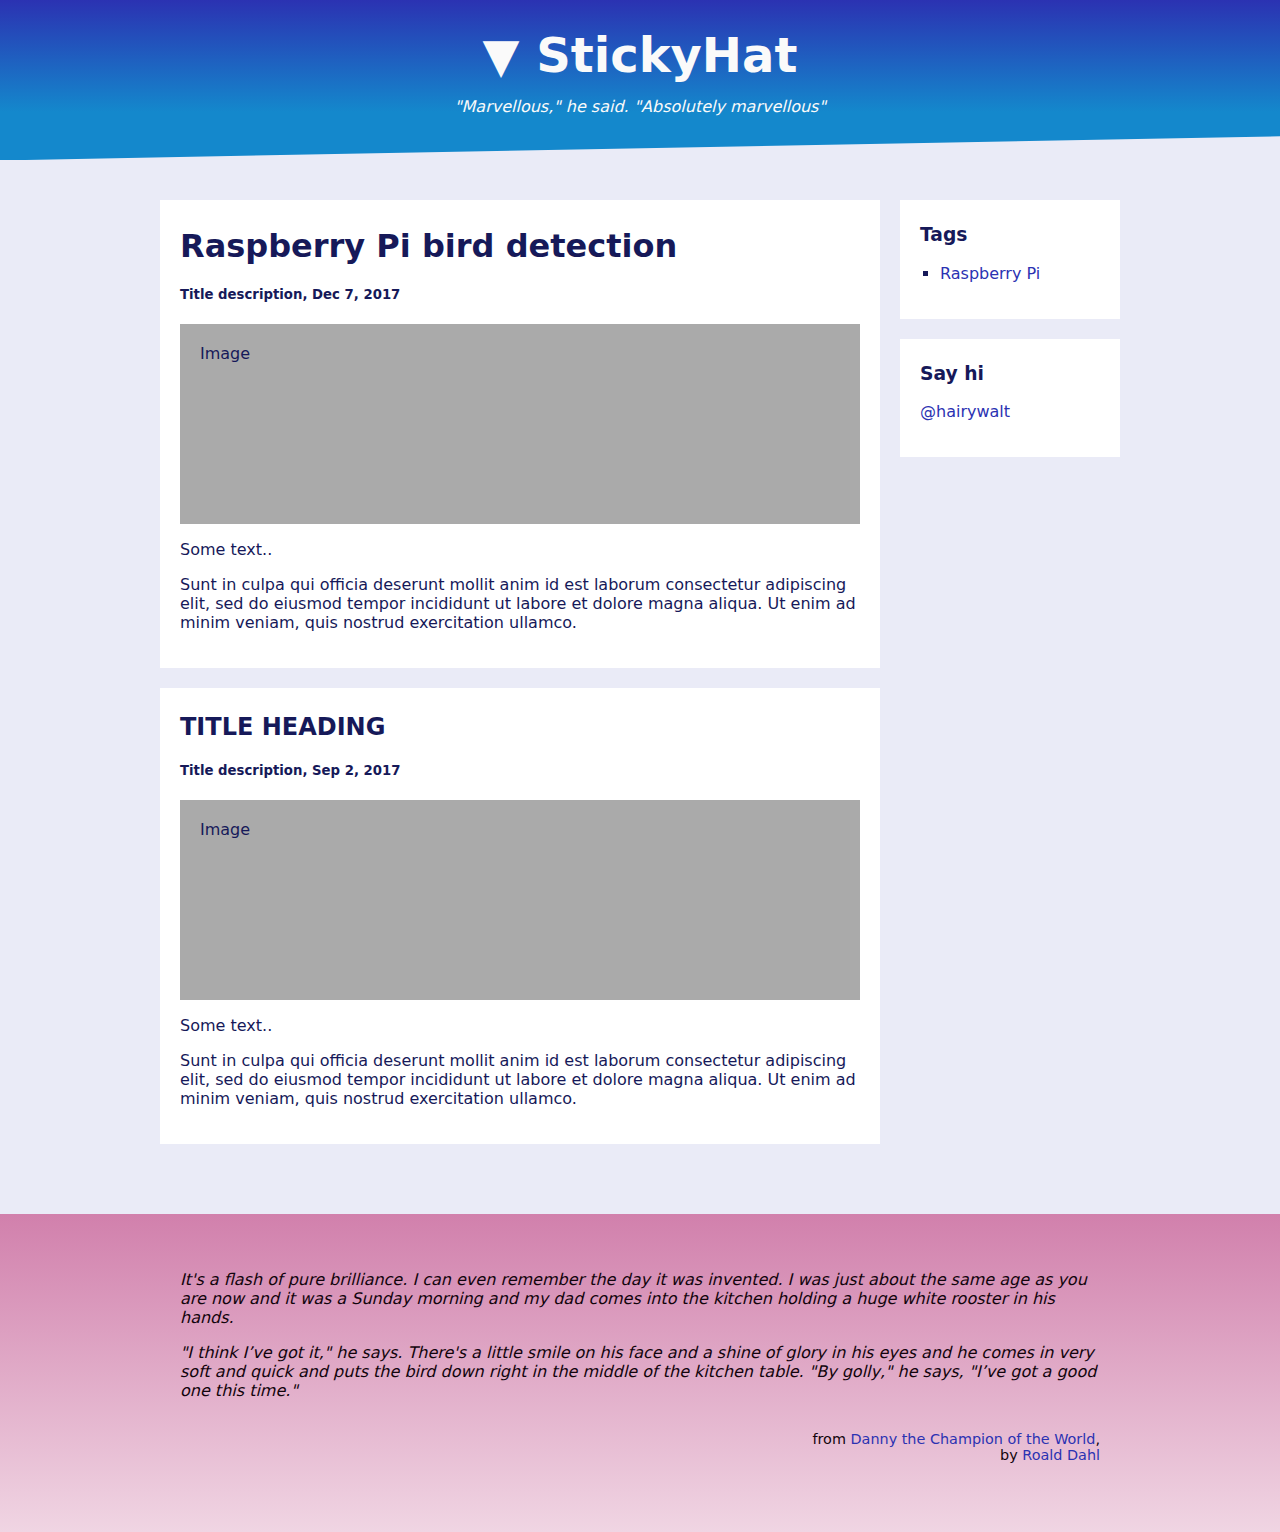
==== index.html @ 1bad47fe "Add files via upload" ====
<!DOCTYPE html>
<html>
<head>
  <title>Sticky Hat</title>
  <meta name="viewport" content="width=device-width, initial-scale=1">
  <link rel="stylesheet" href="style.css">
  <link rel="stylesheet" href="https://use.fontawesome.com/releases/v5.4.1/css/all.css" integrity="sha384-5sAR7xN1Nv6T6+dT2mhtzEpVJvfS3NScPQTrOxhwjIuvcA67KV2R5Jz6kr4abQsz" crossorigin="anonymous">
</head>
<body>

<div class="header">
  <h2>&#9660; StickyHat</h2>
  <p><em>"Marvellous," he said. "Absolutely marvellous"</em></p>
</div>

<div class="row">
  <div class="leftcolumn">
    <div class="card">
      <h1>Raspberry Pi bird detection</h1>
      <h5>Title description, Dec 7, 2017</h5>
      <div class="fakeimg" style="height:200px;">Image</div>
      <p>Some text..</p>
      <p>Sunt in culpa qui officia deserunt mollit anim id est laborum consectetur adipiscing elit, sed do eiusmod tempor incididunt ut labore et dolore magna aliqua. Ut enim ad minim veniam, quis nostrud exercitation ullamco.</p>
    </div>
    <div class="card">
      <h2>TITLE HEADING</h2>
      <h5>Title description, Sep 2, 2017</h5>
      <div class="fakeimg" style="height:200px;">Image</div>
      <p>Some text..</p>
      <p>Sunt in culpa qui officia deserunt mollit anim id est laborum consectetur adipiscing elit, sed do eiusmod tempor incididunt ut labore et dolore magna aliqua. Ut enim ad minim veniam, quis nostrud exercitation ullamco.</p>
    </div>
  </div>
  <div class="rightcolumn">
    <div class="card">
      <h3>Tags</h3>
      <ul>
        <li><a href="raspberry-pi.html">Raspberry Pi</a></li>
      </ul>
    </div>
    <div class="card">
      <h3>Say hi</h3>
      <p>
        <i class="fab fa-twitter-square"></i>
        <a href="https://twitter.com/hairywalt">@hairywalt</a>
      </p>
    </div>
  </div>
</div>

<div class="footer">
  <div class="quote">
    <p><em>It's a flash of pure brilliance. I can even remember the day it was invented. I was just about the same age as you are now and it was a Sunday morning and my dad comes into the kitchen holding a huge white rooster in his hands.</em></p>
    <p><em>"I think I’ve got it," he says. There's a little smile on his face and a shine of glory in his eyes and he comes in very soft and quick and puts the bird down right in the middle of the kitchen table. "By golly," he says, "I’ve got a good one this time."</em></p>
    <p class="attribute">from <a href="https://en.wikipedia.org/wiki/Danny,_the_Champion_of_the_World">Danny the Champion of the World</a>,<br>by <a href="https://en.wikipedia.org/wiki/Roald_Dahl">Roald Dahl</a></p>
  </div>
</div>

</body>
</html>
---- style.css ----
/* Generic elements */
/* =========================== */
* {
  box-sizing: border-box;
}

ul {
  padding: 0 20px;
  list-style-type: square;
}

/* Links */
/* =========================== */
a {
  color: #2b32b2;
  text-decoration: none;
}

a:hover {
  color: #1488cc;
  text-decoration: underline;
}

/* Add a gray background color with some padding */
body {
  font-family: Segoe UI, Frutiger, Dejavu Sans, Helvetica Neue, Arial, sans-serif;
  margin: 0;
  padding: 0;
  color: #161959;
  background: #eaebf7;
}

/* Header */
/* =========================== */
.header {
  padding: 5px;
  font-size: 2em;
  line-height: 1.1;
  text-align: center;
  color: #fafafa;
  background: #1488cc; /* fallback for old browsers */
  background: -webkit-linear-gradient(to top, #1488cc 30%, #2b32b2 100%); /* Chrome 10-25, Safari 5.1-6 */
  background: linear-gradient(to top, #1488cc 30%, #2b32b2 100%); /* W3C, IE 10+/ Edge, Firefox 16+, Chrome 26+, Opera 12+, Safari 7+ */
  -webkit-clip-path: polygon(0 0, 100% 0, 100% 85%, 0 100%);
  clip-path: polygon(0 0, 100% 0, 100% 85%, 0 100%);
}

.header h2 {
  margin: 0.5em 0 0 0;
}

.header p {
  font-size: 0.5em;
  margin-bottom: 2.5em;
}

/* Content layout */
/* =========================== */
.row {
  max-width: 1000px;
  margin: 0 auto;
  padding: 20px;
}

/* Create two unequal columns that floats next to each other */
/* Left column */
.leftcolumn {   
  float: left;
  width: 75%;
}

/* Right column */
.rightcolumn {
  float: left;
  width: 25%;
  padding-left: 20px;
}

/* Fake image */
.fakeimg {
  background-color: #aaa;
  width: 100%;
  padding: 20px;
}

/* Add a card effect for articles */
.card {
   background-color: white;
   padding: 5px 20px 20px 20px;
   margin-top: 20px;
}

/* Clear floats after the columns */
.row:after {
  content: "";
  display: table;
  clear: both;
}

/* Footer */
/* =========================== */
.footer {
  margin: 50px 0 0 0;
  padding: 20px 0;
  background: #f0d5e3;
  background: -webkit-linear-gradient(to top, #f0d5e3, #d180ac); /* Chrome 10-25, Safari 5.1-6 */
  background: linear-gradient(to top, #f0d5e3, #d180ac); /* W3C, IE 10+/ Edge, Firefox 16+, Chrome 26+, Opera 12+, Safari 7+ */
}

/* Quote */
.quote {
  max-width: 1000px;
  margin: 0 auto;
  padding: 20px 40px;
  color: #12040c;
  text-align: left;
}

.attribute {
  padding: 1em 0;
  font-size: 0.9em;
  font-family: Segoe UI, Frutiger, Dejavu Sans, Helvetica Neue, Arial, sans-serif;
  text-align: right;
}

/* Responsive layout - when the screen is less than 800px wide, make the two columns stack on top of each other instead of next to each other */
/* =========================== */
@media screen and (max-width: 800px) {
  .leftcolumn, .rightcolumn {   
    width: 100%;
    padding: 0;
  }

  .header {
   -webkit-clip-path: polygon(0 0, 100% 0, 100% 90%, 0 100%);
   clip-path: polygon(0 0, 100% 0, 100% 90%, 0 100%);
  }

  .footer {
  -webkit-clip-path: polygon(0 5%, 100% 0, 100% 100%, 0 100%);
  clip-path: polygon(0 5%, 100% 0, 100% 100%, 0 100%);
  }
}
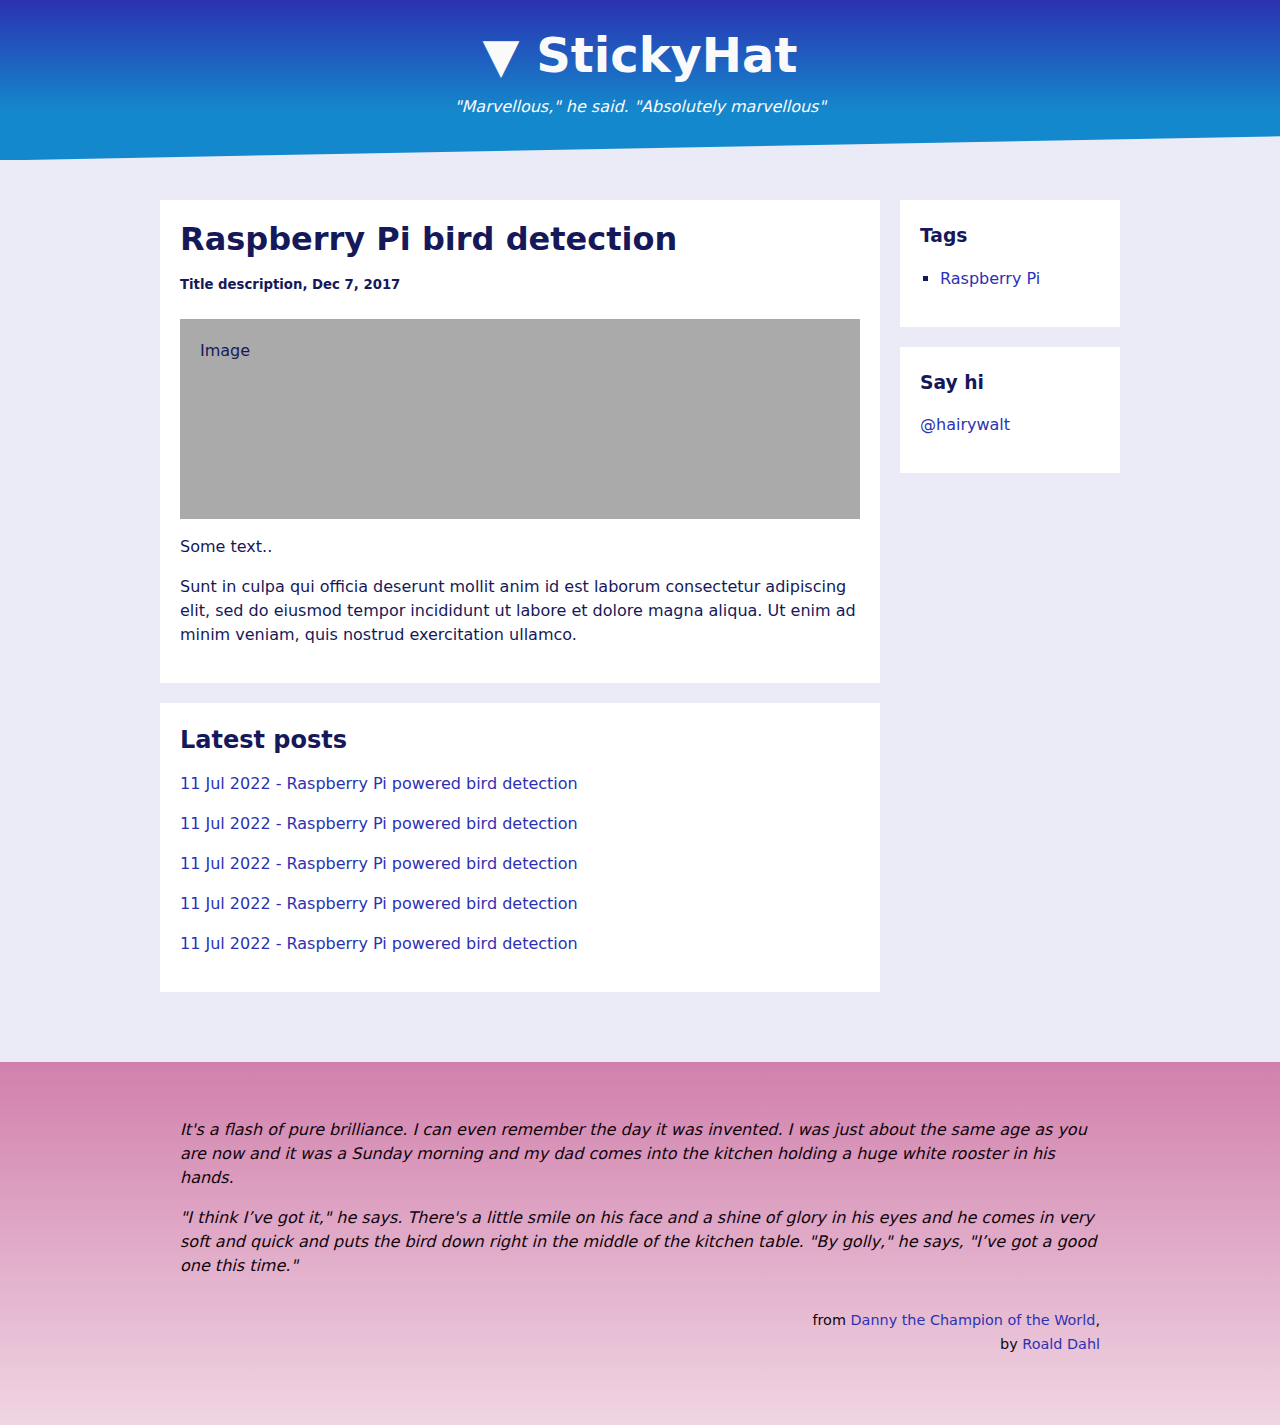
==== commit 8c6326f8: "Added favicon" ====
--- a/index.html
+++ b/index.html
@@ -5,6 +5,10 @@
   <meta name="viewport" content="width=device-width, initial-scale=1">
   <link rel="stylesheet" href="style.css">
   <link rel="stylesheet" href="https://use.fontawesome.com/releases/v5.4.1/css/all.css" integrity="sha384-5sAR7xN1Nv6T6+dT2mhtzEpVJvfS3NScPQTrOxhwjIuvcA67KV2R5Jz6kr4abQsz" crossorigin="anonymous">
+  <link rel="apple-touch-icon" sizes="180x180" href="/favicon/apple-touch-icon.png">
+  <link rel="icon" type="image/png" sizes="32x32" href="/favicon/favicon-32x32.png">
+  <link rel="icon" type="image/png" sizes="16x16" href="/favicon/favicon-16x16.png">
+  <link rel="manifest" href="/site.webmanifest">
 </head>
 <body>
 
@@ -23,11 +27,12 @@
       <p>Sunt in culpa qui officia deserunt mollit anim id est laborum consectetur adipiscing elit, sed do eiusmod tempor incididunt ut labore et dolore magna aliqua. Ut enim ad minim veniam, quis nostrud exercitation ullamco.</p>
     </div>
     <div class="card">
-      <h2>TITLE HEADING</h2>
-      <h5>Title description, Sep 2, 2017</h5>
-      <div class="fakeimg" style="height:200px;">Image</div>
-      <p>Some text..</p>
-      <p>Sunt in culpa qui officia deserunt mollit anim id est laborum consectetur adipiscing elit, sed do eiusmod tempor incididunt ut labore et dolore magna aliqua. Ut enim ad minim veniam, quis nostrud exercitation ullamco.</p>
+      <h2>Latest posts</h2>
+      <p><a href="#">11 Jul 2022 - Raspberry Pi powered bird detection</a></p>
+      <p><a href="#">11 Jul 2022 - Raspberry Pi powered bird detection</a></p>
+      <p><a href="#">11 Jul 2022 - Raspberry Pi powered bird detection</a></p>
+      <p><a href="#">11 Jul 2022 - Raspberry Pi powered bird detection</a></p>
+      <p><a href="#">11 Jul 2022 - Raspberry Pi powered bird detection</a></p>
     </div>
   </div>
   <div class="rightcolumn">
--- a/style.css
+++ b/style.css
@@ -24,6 +24,7 @@
 /* Add a gray background color with some padding */
 body {
   font-family: Segoe UI, Frutiger, Dejavu Sans, Helvetica Neue, Arial, sans-serif;
+  line-height: 1.5em;
   margin: 0;
   padding: 0;
   color: #161959;
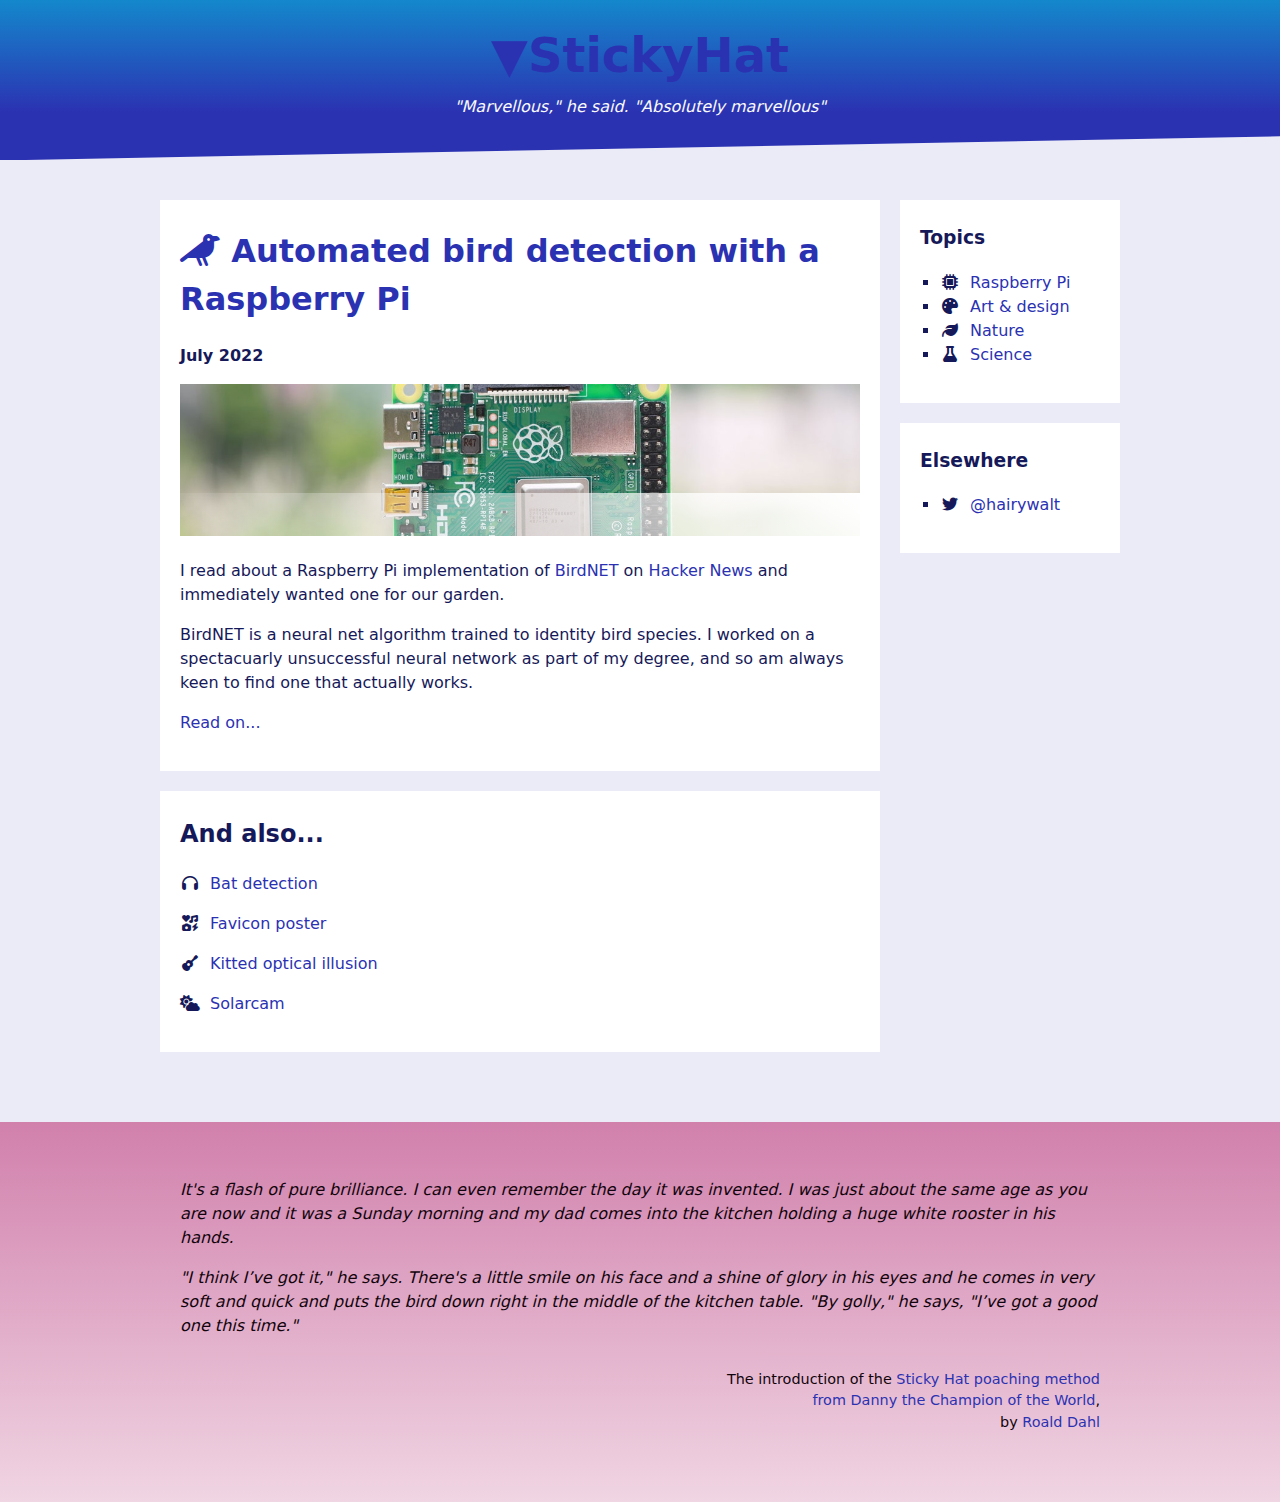
==== commit 24b68137: "Footer amend" ====
--- a/index.html
+++ b/index.html
@@ -1,10 +1,10 @@
 <!DOCTYPE html>
 <html>
 <head>
-  <title>Sticky Hat</title>
+  <title>StickyHat</title>
   <meta name="viewport" content="width=device-width, initial-scale=1">
   <link rel="stylesheet" href="style.css">
-  <link rel="stylesheet" href="https://use.fontawesome.com/releases/v5.4.1/css/all.css" integrity="sha384-5sAR7xN1Nv6T6+dT2mhtzEpVJvfS3NScPQTrOxhwjIuvcA67KV2R5Jz6kr4abQsz" crossorigin="anonymous">
+  <link rel="stylesheet" href="https://cdnjs.cloudflare.com/ajax/libs/font-awesome/6.1.1/css/all.min.css">
   <link rel="apple-touch-icon" sizes="180x180" href="/favicon/apple-touch-icon.png">
   <link rel="icon" type="image/png" sizes="32x32" href="/favicon/favicon-32x32.png">
   <link rel="icon" type="image/png" sizes="16x16" href="/favicon/favicon-16x16.png">
@@ -13,41 +13,72 @@
 <body>
 
 <div class="header">
-  <h2>&#9660; StickyHat</h2>
+  <h2><a class="logo" href="/">&#9660;StickyHat</a></h2>
   <p><em>"Marvellous," he said. "Absolutely marvellous"</em></p>
 </div>
 
 <div class="row">
   <div class="leftcolumn">
     <div class="card">
-      <h1>Raspberry Pi bird detection</h1>
-      <h5>Title description, Dec 7, 2017</h5>
-      <div class="fakeimg" style="height:200px;">Image</div>
-      <p>Some text..</p>
-      <p>Sunt in culpa qui officia deserunt mollit anim id est laborum consectetur adipiscing elit, sed do eiusmod tempor incididunt ut labore et dolore magna aliqua. Ut enim ad minim veniam, quis nostrud exercitation ullamco.</p>
+      <h1 class="center"><a href="automated-bird-detection-with-a-raspberry-pi.html"><i class="fa-solid fa-crow"></i> Automated bird detection with a Raspberry Pi</a></h1>
+      <p class="center"><b>July 2022</b></p>
+      <div class="img-gradient">
+        <img class="headerimg" src="images/raspberry-pi.jpg">
+      </div>
+      <p>I read about a Raspberry Pi implementation of <a href="https://birdnet.cornell.edu/">BirdNET</a> on <a href="https://news.ycombinator.com">Hacker News</a> and immediately wanted one for our garden.</p>
+	  <p>BirdNET is a neural net algorithm trained to identity bird species. I worked on a spectacuarly unsuccessful neural network as part of my degree, and so am always keen to find one that actually works.</p>
+	  <p><a href="automated-bird-detection-with-a-raspberry-pi.html">Read on...</a></p>
     </div>
     <div class="card">
-      <h2>Latest posts</h2>
-      <p><a href="#">11 Jul 2022 - Raspberry Pi powered bird detection</a></p>
-      <p><a href="#">11 Jul 2022 - Raspberry Pi powered bird detection</a></p>
-      <p><a href="#">11 Jul 2022 - Raspberry Pi powered bird detection</a></p>
-      <p><a href="#">11 Jul 2022 - Raspberry Pi powered bird detection</a></p>
-      <p><a href="#">11 Jul 2022 - Raspberry Pi powered bird detection</a></p>
+      <h2>And also...</h2>
+      <p>
+        <i class="fa-solid fa-headphones fa-fw"></i>
+        <a href="#">Bat detection</a>
+      </p>
+      <p>
+        <i class="fa-solid fa-icons fa-fw"></i>
+        <a href="#">Favicon poster</a>
+      </p>
+      <p>
+        <i class="fa-solid fa-guitar fa-fw"></i>
+        <a href="#">Kitted optical illusion</a>
+      </p>
+      <p>
+        <i class="fa-solid fa-cloud-sun fa-fw"></i>
+        <a href="#">Solarcam</a>
+      </p>
     </div>
   </div>
   <div class="rightcolumn">
     <div class="card">
-      <h3>Tags</h3>
-      <ul>
-        <li><a href="raspberry-pi.html">Raspberry Pi</a></li>
-      </ul>
+      <h3>Topics</h3>
+	  <ul>
+	    <li>
+          <i class="fa-solid fa-microchip fa-fw"></i>
+          <a href="raspberry-pi.html">Raspberry Pi</a>
+		</li>
+		<li>
+          <i class="fa-solid fa-palette fa-fw"></i>
+          <a href="art-design.html">Art & design</a>
+		</li>
+		<li>
+          <i class="fa-solid fa-leaf fa-fw"></i>
+          <a href="nature.html">Nature</a>
+		</li>
+		<li>
+          <i class="fa-solid fa-flask fa-fw"></i>
+          <a href="science.html">Science</a>
+		</li>
+	  </ul>
     </div>
     <div class="card">
-      <h3>Say hi</h3>
-      <p>
-        <i class="fab fa-twitter-square"></i>
-        <a href="https://twitter.com/hairywalt">@hairywalt</a>
-      </p>
+      <h3>Elsewhere</h3>
+	  <ul>
+	    <li>
+          <i class="fab fa-twitter fa-fw"></i>
+          <a href="https://twitter.com/hairywalt">@hairywalt</a>
+		</li>
+	  </ul>
     </div>
   </div>
 </div>
@@ -56,7 +87,7 @@
   <div class="quote">
     <p><em>It's a flash of pure brilliance. I can even remember the day it was invented. I was just about the same age as you are now and it was a Sunday morning and my dad comes into the kitchen holding a huge white rooster in his hands.</em></p>
     <p><em>"I think I’ve got it," he says. There's a little smile on his face and a shine of glory in his eyes and he comes in very soft and quick and puts the bird down right in the middle of the kitchen table. "By golly," he says, "I’ve got a good one this time."</em></p>
-    <p class="attribute">from <a href="https://en.wikipedia.org/wiki/Danny,_the_Champion_of_the_World">Danny the Champion of the World</a>,<br>by <a href="https://en.wikipedia.org/wiki/Roald_Dahl">Roald Dahl</a></p>
+    <p class="attribute">The introduction of the <a href="about.html">Sticky Hat</> poaching method<br>from <a href="https://en.wikipedia.org/wiki/Danny,_the_Champion_of_the_World">Danny the Champion of the World</a>,<br>by <a href="https://en.wikipedia.org/wiki/Roald_Dahl">Roald Dahl</a></p>
   </div>
 </div>
 
--- a/style.css
+++ b/style.css
@@ -24,7 +24,8 @@
 /* Add a gray background color with some padding */
 body {
   font-family: Segoe UI, Frutiger, Dejavu Sans, Helvetica Neue, Arial, sans-serif;
-  line-height: 1.5em;
+  font-size: 1em;
+  line-height: 1.5;
   margin: 0;
   padding: 0;
   color: #161959;
@@ -42,6 +43,8 @@
   background: #1488cc; /* fallback for old browsers */
   background: -webkit-linear-gradient(to top, #1488cc 30%, #2b32b2 100%); /* Chrome 10-25, Safari 5.1-6 */
   background: linear-gradient(to top, #1488cc 30%, #2b32b2 100%); /* W3C, IE 10+/ Edge, Firefox 16+, Chrome 26+, Opera 12+, Safari 7+ */
+  background: -webkit-linear-gradient(to top, #2b32b2 30%, #1488cc 100%); /* Chrome 10-25, Safari 5.1-6 */
+  background: linear-gradient(to top, #2b32b2 30%, #1488cc 100%); /* W3C, IE 10+/ Edge, Firefox 16+, Chrome 26+, Opera 12+, Safari 7+ */
   -webkit-clip-path: polygon(0 0, 100% 0, 100% 85%, 0 100%);
   clip-path: polygon(0 0, 100% 0, 100% 85%, 0 100%);
 }
@@ -77,11 +80,23 @@
   padding-left: 20px;
 }
 
-/* Fake image */
-.fakeimg {
-  background-color: #aaa;
+/* Image */
+.headerimg {
   width: 100%;
-  padding: 20px;
+}
+
+.img-gradient {
+  max-width: 100%;
+}
+
+.img-gradient::after {
+  display: block;
+  position: relative;
+  background-image: linear-gradient(45deg, rgba(255, 255, 255, 0) 0, #fff 100%);
+  margin-top: -50px;
+  height: 50px;
+  width: 100%;
+  content: '';
 }
 
 /* Add a card effect for articles */
@@ -96,6 +111,10 @@
   content: "";
   display: table;
   clear: both;
+}
+
+.fa-fw {
+  margin-right: 5px;
 }
 
 /* Footer */
@@ -137,6 +156,10 @@
    clip-path: polygon(0 0, 100% 0, 100% 90%, 0 100%);
   }
 
+  .img-gradient::after {
+    margin-top: -30px;
+    height: 30px;
+
   .footer {
   -webkit-clip-path: polygon(0 5%, 100% 0, 100% 100%, 0 100%);
   clip-path: polygon(0 5%, 100% 0, 100% 100%, 0 100%);
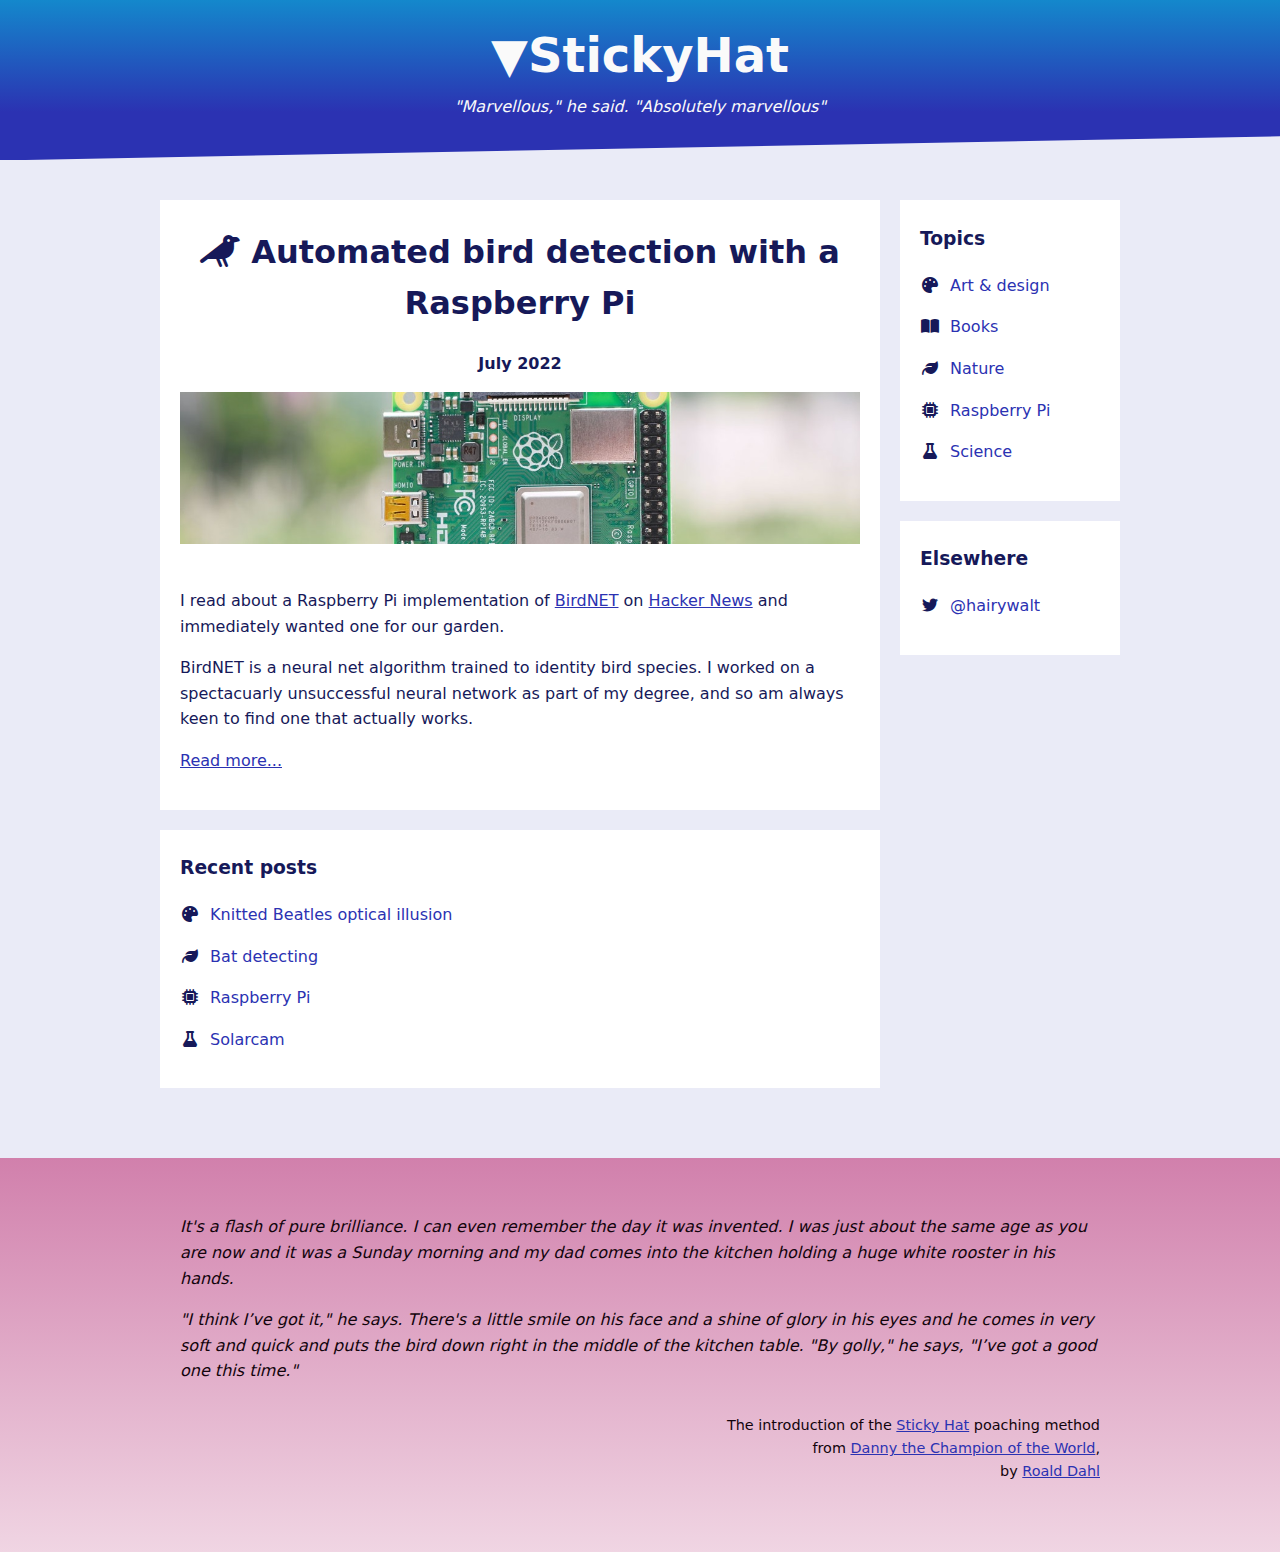
==== commit edaa651f: "New content and images" ====
--- a/index.html
+++ b/index.html
@@ -22,31 +22,33 @@
     <div class="card">
       <h1 class="center"><a href="automated-bird-detection-with-a-raspberry-pi.html"><i class="fa-solid fa-crow"></i> Automated bird detection with a Raspberry Pi</a></h1>
       <p class="center"><b>July 2022</b></p>
-      <div class="img-gradient">
-        <img class="headerimg" src="images/raspberry-pi.jpg">
+      <div>
+        <img class="postimg" src="images/raspberry-pi.jpg">
       </div>
       <p>I read about a Raspberry Pi implementation of <a href="https://birdnet.cornell.edu/">BirdNET</a> on <a href="https://news.ycombinator.com">Hacker News</a> and immediately wanted one for our garden.</p>
 	  <p>BirdNET is a neural net algorithm trained to identity bird species. I worked on a spectacuarly unsuccessful neural network as part of my degree, and so am always keen to find one that actually works.</p>
-	  <p><a href="automated-bird-detection-with-a-raspberry-pi.html">Read on...</a></p>
+	  <p><a href="automated-bird-detection-with-a-raspberry-pi-getting-started.html">Read more...</a></p>
     </div>
-    <div class="card">
-      <h2>And also...</h2>
-      <p>
-        <i class="fa-solid fa-headphones fa-fw"></i>
-        <a href="#">Bat detection</a>
-      </p>
-      <p>
-        <i class="fa-solid fa-icons fa-fw"></i>
-        <a href="#">Favicon poster</a>
-      </p>
-      <p>
-        <i class="fa-solid fa-guitar fa-fw"></i>
-        <a href="#">Kitted optical illusion</a>
-      </p>
-      <p>
-        <i class="fa-solid fa-cloud-sun fa-fw"></i>
-        <a href="#">Solarcam</a>
-      </p>
+	<div class="card">
+      <h3>Recent posts</h3>
+	  <ul>
+	    <li>
+          <i class="fa-solid fa-palette fa-fw"></i>
+          <a href="art-design.html">Knitted Beatles optical illusion</a>
+		</li>
+		<li>
+          <i class="fa-solid fa-leaf fa-fw"></i>
+          <a href="nature.html">Bat detecting</a>
+		</li>
+		<li>
+          <i class="fa-solid fa-microchip fa-fw"></i>
+          <a href="raspberry-pi.html">Raspberry Pi</a>
+		</li>
+		<li>
+          <i class="fa-solid fa-flask fa-fw"></i>
+          <a href="science.html">Solarcam</a>
+		</li>
+	  </ul>
     </div>
   </div>
   <div class="rightcolumn">
@@ -54,16 +56,20 @@
       <h3>Topics</h3>
 	  <ul>
 	    <li>
-          <i class="fa-solid fa-microchip fa-fw"></i>
-          <a href="raspberry-pi.html">Raspberry Pi</a>
-		</li>
-		<li>
           <i class="fa-solid fa-palette fa-fw"></i>
           <a href="art-design.html">Art & design</a>
 		</li>
 		<li>
+          <i class="fa-solid fa-book-open fa-fw"></i>
+          <a href="books.html">Books</a>
+		</li>
+		<li>
           <i class="fa-solid fa-leaf fa-fw"></i>
           <a href="nature.html">Nature</a>
+		</li>
+		<li>
+          <i class="fa-solid fa-microchip fa-fw"></i>
+          <a href="raspberry-pi.html">Raspberry Pi</a>
 		</li>
 		<li>
           <i class="fa-solid fa-flask fa-fw"></i>
@@ -87,7 +93,7 @@
   <div class="quote">
     <p><em>It's a flash of pure brilliance. I can even remember the day it was invented. I was just about the same age as you are now and it was a Sunday morning and my dad comes into the kitchen holding a huge white rooster in his hands.</em></p>
     <p><em>"I think I’ve got it," he says. There's a little smile on his face and a shine of glory in his eyes and he comes in very soft and quick and puts the bird down right in the middle of the kitchen table. "By golly," he says, "I’ve got a good one this time."</em></p>
-    <p class="attribute">The introduction of the <a href="about.html">Sticky Hat</> poaching method<br>from <a href="https://en.wikipedia.org/wiki/Danny,_the_Champion_of_the_World">Danny the Champion of the World</a>,<br>by <a href="https://en.wikipedia.org/wiki/Roald_Dahl">Roald Dahl</a></p>
+    <p class="attribute">The introduction of the <a href="about.html">Sticky Hat</a> poaching method<br>from <a href="https://en.wikipedia.org/wiki/Danny,_the_Champion_of_the_World">Danny the Champion of the World</a>,<br>by <a href="https://en.wikipedia.org/wiki/Roald_Dahl">Roald Dahl</a></p>
   </div>
 </div>
 
--- a/style.css
+++ b/style.css
@@ -4,28 +4,53 @@
   box-sizing: border-box;
 }
 
+h1 {
+  text-align: center;	
+}
+
 ul {
-  padding: 0 20px;
-  list-style-type: square;
+  margin: 0;
+  padding: 0;
+  list-style-type: none;
+}
+
+li {
+  margin-block-start: 1em;
+  margin-block-end: 1em;
+  padding: 0;
 }
 
 /* Links */
 /* =========================== */
 a {
   color: #2b32b2;
+  text-decoration: underline;
+}
+
+ul a {
   text-decoration: none;
+}
+
+h1 a {
+  color: #161959;
+  text-decoration: none;	
 }
 
 a:hover {
   color: #1488cc;
   text-decoration: underline;
+}
+
+.logo, .logo:hover {
+  color: #fafafa;
+  text-decoration: none;	
 }
 
 /* Add a gray background color with some padding */
 body {
   font-family: Segoe UI, Frutiger, Dejavu Sans, Helvetica Neue, Arial, sans-serif;
   font-size: 1em;
-  line-height: 1.5;
+  line-height: 1.6;
   margin: 0;
   padding: 0;
   color: #161959;
@@ -41,8 +66,6 @@
   text-align: center;
   color: #fafafa;
   background: #1488cc; /* fallback for old browsers */
-  background: -webkit-linear-gradient(to top, #1488cc 30%, #2b32b2 100%); /* Chrome 10-25, Safari 5.1-6 */
-  background: linear-gradient(to top, #1488cc 30%, #2b32b2 100%); /* W3C, IE 10+/ Edge, Firefox 16+, Chrome 26+, Opera 12+, Safari 7+ */
   background: -webkit-linear-gradient(to top, #2b32b2 30%, #1488cc 100%); /* Chrome 10-25, Safari 5.1-6 */
   background: linear-gradient(to top, #2b32b2 30%, #1488cc 100%); /* W3C, IE 10+/ Edge, Firefox 16+, Chrome 26+, Opera 12+, Safari 7+ */
   -webkit-clip-path: polygon(0 0, 100% 0, 100% 85%, 0 100%);
@@ -81,22 +104,9 @@
 }
 
 /* Image */
-.headerimg {
-  width: 100%;
-}
-
-.img-gradient {
+.postimg {
   max-width: 100%;
-}
-
-.img-gradient::after {
-  display: block;
-  position: relative;
-  background-image: linear-gradient(45deg, rgba(255, 255, 255, 0) 0, #fff 100%);
-  margin-top: -50px;
-  height: 50px;
-  width: 100%;
-  content: '';
+  margin-bottom: 20px;
 }
 
 /* Add a card effect for articles */
@@ -104,6 +114,31 @@
    background-color: white;
    padding: 5px 20px 20px 20px;
    margin-top: 20px;
+}
+
+/* Configure basic bullets */
+ul.square {
+  margin-left: 30px;
+  list-style-type: square;	
+}
+
+ul.square li {
+  margin-block-start: 0.5em;
+  margin-block-end: 0.5em;
+}
+
+ul.square a {
+  text-decoration: underline;	
+}
+
+.related {
+  margin-top:40px;
+  padding-top: 20px;
+  border-top: 3px solid #1488cc;
+}
+
+.center {
+  text-align: center;	
 }
 
 /* Clear floats after the columns */
